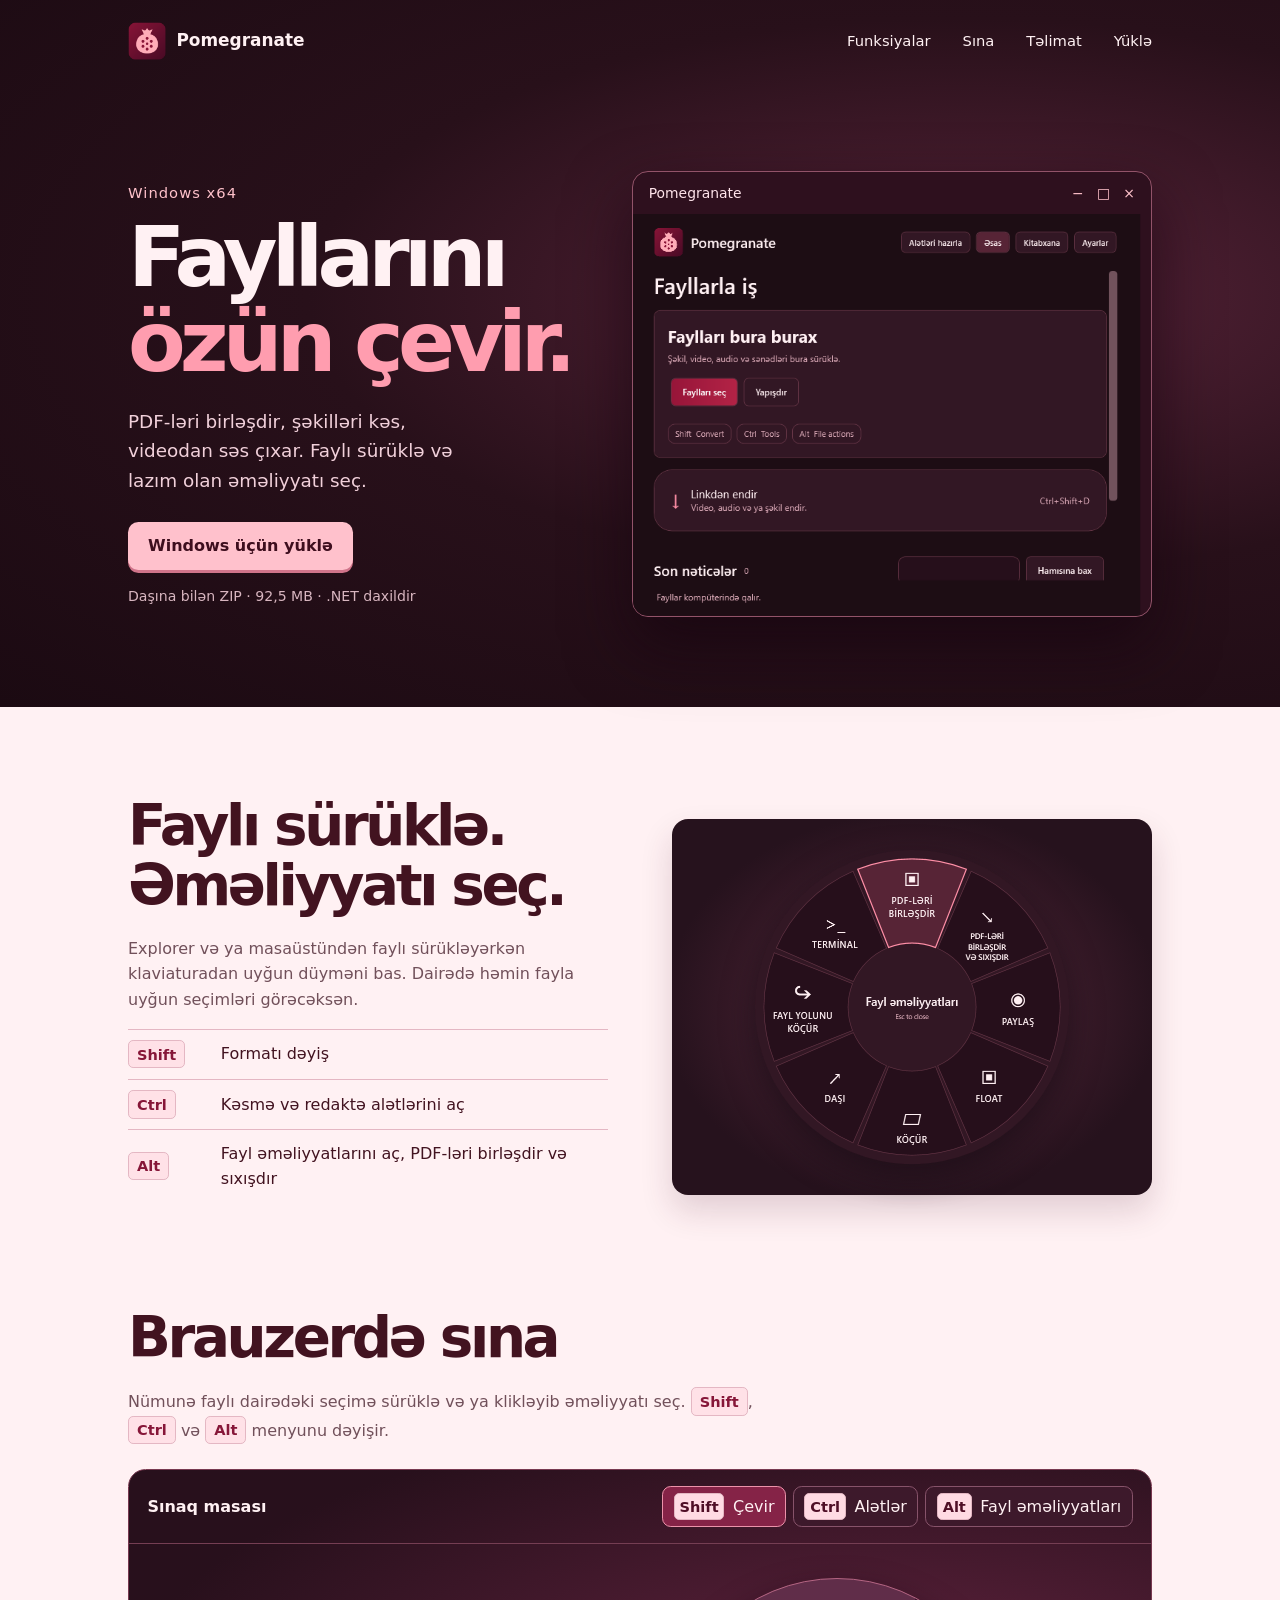
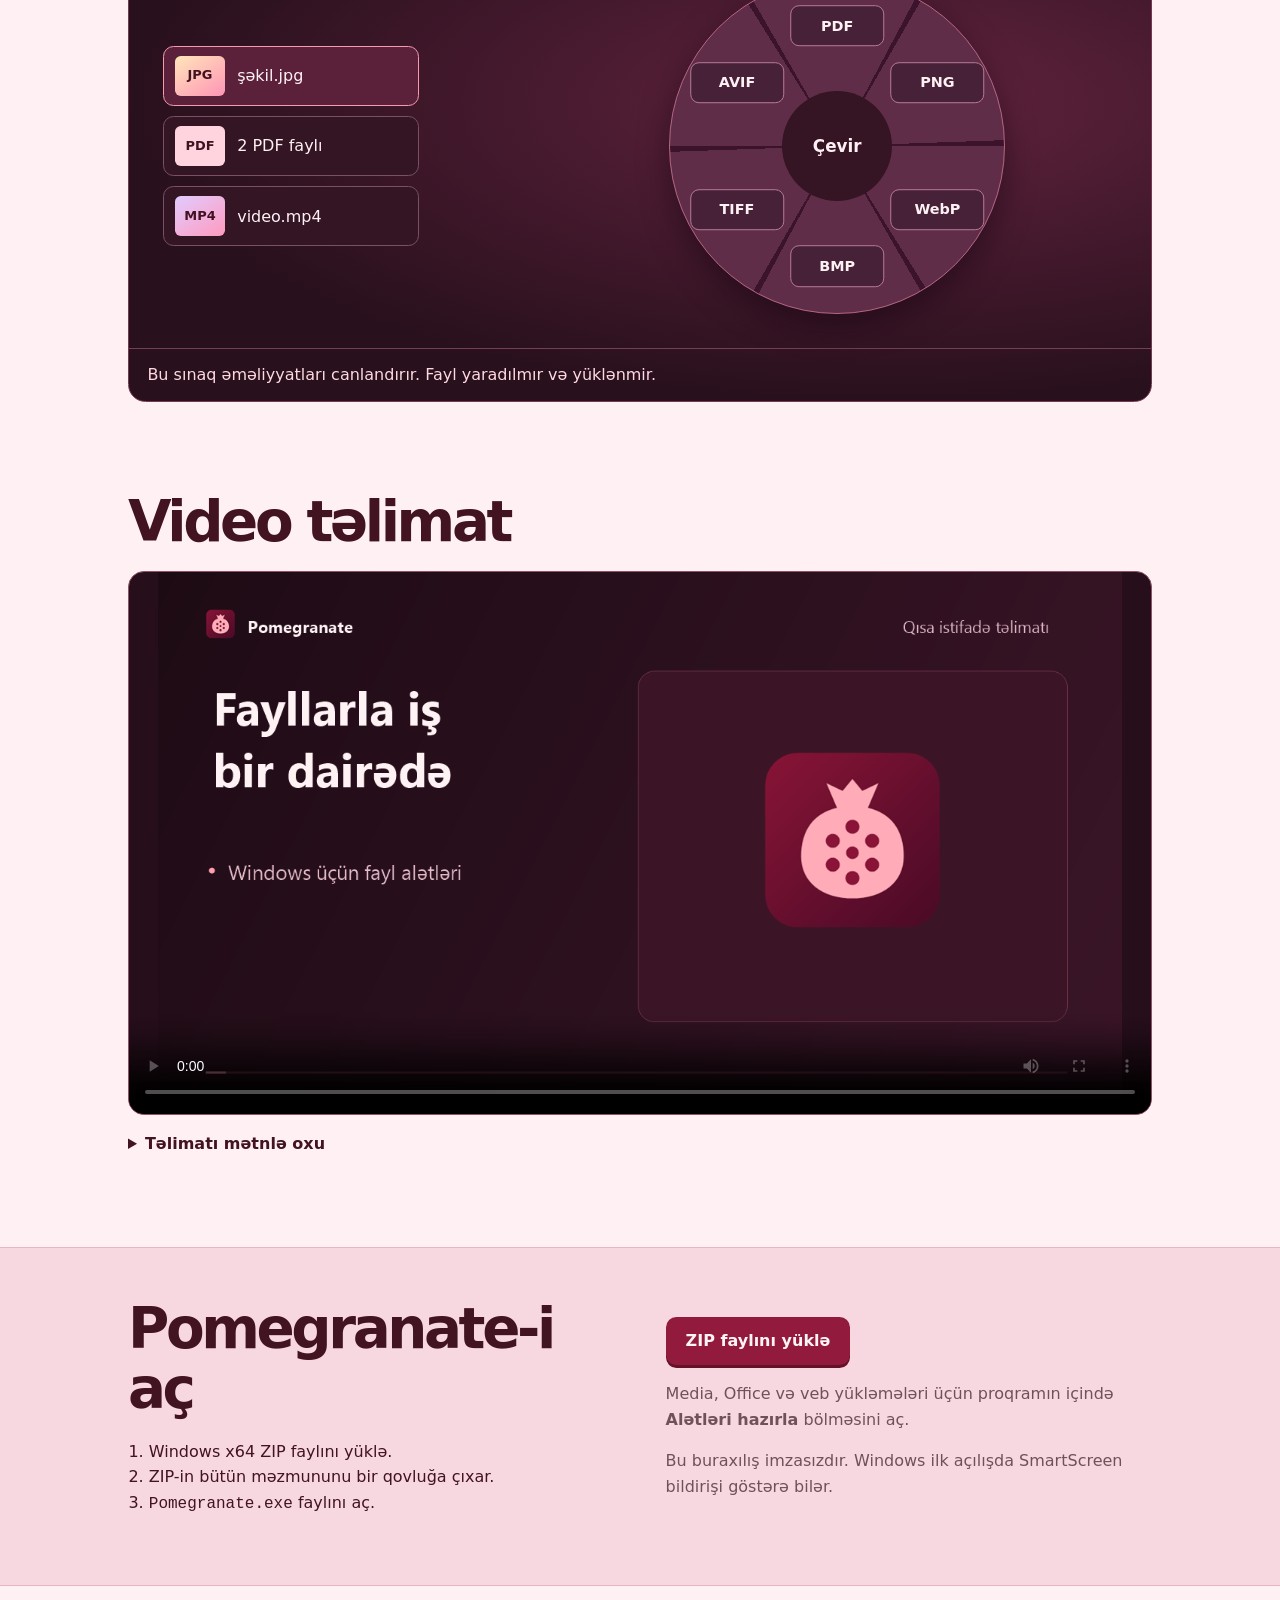
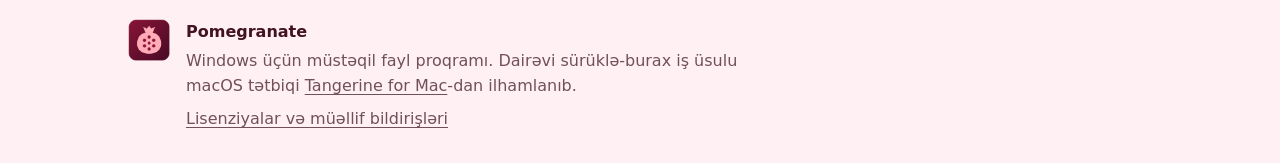
==== docs/index.html @ 26b7f383 "Add Pomegranate download site" ====
<!doctype html>
<html lang="az">
<head>
  <meta charset="utf-8">
  <meta name="viewport" content="width=device-width, initial-scale=1">
  <meta name="description" content="Pomegranate Windows üçün fayl çevirmə və redaktə proqramıdır. Şəkilləri kəs, PDF-ləri birləşdir və videodan səs çıxar.">
  <meta name="theme-color" content="#2b0d1a">
  <title>Pomegranate — Windows üçün fayl alətləri</title>
  <link rel="icon" type="image/png" href="assets/nar.png">
  <link rel="stylesheet" href="style.css">
</head>
<body>
  <a class="skip" href="#esas">Əsas məzmuna keç</a>
  <header class="top">
    <div class="wrap bar">
      <a class="brand" href="#esas"><img src="assets/nar.png" width="38" height="38" alt="">Pomegranate</a>
      <nav aria-label="Əsas menyu"><a href="#funksiyalar">Funksiyalar</a><a href="#sina">Sına</a><a href="#telimat">Təlimat</a><a href="#yukle">Yüklə</a></nav>
    </div>
    <main id="esas" class="wrap hero">
      <div class="intro">
        <p class="platform">Windows x64</p>
        <h1>Fayllarını<br> <em>özün çevir.</em></h1>
        <p class="lead">PDF-ləri birləşdir, şəkilləri kəs, videodan səs çıxar. Faylı sürüklə və lazım olan əməliyyatı seç.</p>
        <a class="button" href="https://github.com/m1staffa/pomegranate/releases/latest/download/Pomegranate-Windows-x64.zip">Windows üçün yüklə</a>
        <p class="meta">Daşına bilən ZIP · 92,5 MB · .NET daxildir</p>
      </div>
      <figure class="app">
        <div class="appbar">Pomegranate<span class="window-controls" aria-hidden="true">− □ ×</span></div>
        <img src="assets/pomegranate-windows.png" width="700" height="543" alt="Pomegranate proqramının bordo interfeysi və fayl sürükləmə sahəsi" fetchpriority="high">
      </figure>
    </main>
  </header>
  <section class="wrap feature" id="funksiyalar" aria-labelledby="features-title">
    <div>
      <h2 id="features-title">Faylı sürüklə.<br>Əməliyyatı seç.</h2>
      <p>Explorer və ya masaüstündən faylı sürükləyərkən klaviaturadan uyğun düyməni bas. Dairədə həmin fayla uyğun seçimləri görəcəksən.</p>
      <dl>
        <div><dt><kbd>Shift</kbd></dt><dd>Formatı dəyiş</dd></div>
        <div><dt><kbd>Ctrl</kbd></dt><dd>Kəsmə və redaktə alətlərini aç</dd></div>
        <div><dt><kbd>Alt</kbd></dt><dd>Fayl əməliyyatlarını aç, PDF-ləri birləşdir və sıxışdır</dd></div>
      </dl>
    </div>
    <figure class="wheel">
      <img src="assets/alt-dairesi.png" width="320" height="320" alt="İki PDF seçildikdə birləşdirmə və sıxışdırma seçimlərini göstərən Alt dairəsi" loading="lazy">
    </figure>
  </section>
  <section class="wrap playground" id="sina" aria-labelledby="demo-title">
    <h2 id="demo-title">Brauzerdə sına</h2>
    <p>Nümunə faylı dairədəki seçimə sürüklə və ya klikləyib əməliyyatı seç. <kbd>Shift</kbd>, <kbd>Ctrl</kbd> və <kbd>Alt</kbd> menyunu dəyişir.</p>
    <div class="demo" data-demo>
      <div class="demo-bar">
        <strong>Sınaq masası</strong>
        <div class="demo-modes" aria-label="Dairə menyusunun rejimi">
          <button type="button" data-mode="convert" aria-pressed="true"><kbd>Shift</kbd> Çevir</button>
          <button type="button" data-mode="tools" aria-pressed="false"><kbd>Ctrl</kbd> Alətlər</button>
          <button type="button" data-mode="actions" aria-pressed="false"><kbd>Alt</kbd> Fayl əməliyyatları</button>
        </div>
      </div>
      <div class="demo-workspace">
        <div class="demo-files" role="group" aria-label="Nümunə fayllar">
          <button type="button" data-file="photo" aria-pressed="true"><span class="demo-file-icon demo-photo" aria-hidden="true">JPG</span><span>şəkil.jpg</span></button>
          <button type="button" data-file="pdfs" aria-pressed="false"><span class="demo-file-icon demo-pdf" aria-hidden="true">PDF</span><span>2 PDF faylı</span></button>
          <button type="button" data-file="video" aria-pressed="false"><span class="demo-file-icon demo-video" aria-hidden="true">MP4</span><span>video.mp4</span></button>
        </div>
        <div class="demo-wheel" role="group" aria-label="Dairə seçimləri">
          <span class="demo-center"></span><div class="demo-petals"></div>
        </div>
      </div>
      <p class="demo-status" role="status">Bu sınaq əməliyyatları canlandırır. Fayl yaradılmır və yüklənmir.</p>
    </div>
    <noscript><p>Brauzer demosunu açmaq üçün JavaScript-i aktiv et.</p></noscript>
  </section>

  <section class="wrap tutorial" id="telimat" aria-labelledby="tutorial-title">
    <h2 id="tutorial-title">Video təlimat</h2>
    <video controls playsinline preload="metadata" width="1280" height="720"
        poster="assets/video-onbaxis.png" aria-label="Pomegranate üçün 65 saniyəlik animasiyalı təlimat">
      <source src="assets/Pomegranate-Telimati.mp4" type="video/mp4">
      <a href="assets/Pomegranate-Telimati.mp4">Təlimat videosunu yüklə</a>
    </video>
    <details>
      <summary>Təlimatı mətnlə oxu</summary>
      <ul>
        <li>Explorer-dən faylı sürüklə və ya proqramda Ctrl+O ilə seç.</li>
        <li>Formatı dəyişmək üçün faylı sürükləyərkən Shift bas və çıxış formatına burax.</li>
        <li>İki və ya daha çox PDF-i birlikdə sürüklə, Alt bas və birləşdirmə seçiminə burax. Sıranı və hədəf ölçünü seç.</li>
        <li>Şəkli sürükləyərkən Ctrl bas, Şəkli kəs seçimini aç və saxlayacağın sahəni seç.</li>
        <li>Açıq media linkini kopyala və Ctrl+Shift+D bas. Linkin dəstəklədiyi çıxışı seç.</li>
      </ul>
    </details>
  </section>

  <section class="download" id="yukle" aria-labelledby="download-title">
    <div class="wrap download-grid">
      <div>
        <h2 id="download-title">Pomegranate-i aç</h2>
        <ol>
          <li>Windows x64 ZIP faylını yüklə.</li>
          <li>ZIP-in bütün məzmununu bir qovluğa çıxar.</li>
          <li><code>Pomegranate.exe</code> faylını aç.</li>
        </ol>
      </div>
      <div>
        <a class="button dark-button" href="https://github.com/m1staffa/pomegranate/releases/latest/download/Pomegranate-Windows-x64.zip">ZIP faylını yüklə</a>
        <p>Media, Office və veb yükləmələri üçün proqramın içində <strong>Alətləri hazırla</strong> bölməsini aç.</p>
        <p>Bu buraxılış imzasızdır. Windows ilk açılışda SmartScreen bildirişi göstərə bilər.</p>
      </div>
    </div>
  </section>
  <footer class="wrap foot">
    <img src="assets/nar.png" width="42" height="42" alt="">
    <div><strong>Pomegranate</strong><p>Windows üçün müstəqil fayl proqramı. Dairəvi sürüklə-burax iş üsulu macOS tətbiqi <a href="https://tangerineformac.com/">Tangerine for Mac</a>-dan ilhamlanıb.</p><a href="licenses.html">Lisenziyalar və müəllif bildirişləri</a></div>
  </footer>
<script defer src="demo.js"></script>
</body>
</html>
---- docs/style.css ----
:root{color-scheme:light;--plum:#28101a;--deep:#1b0a12;--wine:#861638;--rose:#ff9daf;--paper:#fff1f3;--ink:#421320;--muted:#71505a;--line:#e4b7c3}
*{box-sizing:border-box}html{scroll-behavior:smooth}body{margin:0;background:var(--paper);color:var(--ink);font:1rem/1.6 "Segoe UI",system-ui,sans-serif}img{display:block;max-width:100%;height:auto}a{color:inherit;text-underline-offset:.2em}a:focus-visible{outline:3px solid currentColor;outline-offset:5px}.wrap{max-width:72rem;margin:auto;padding-inline:clamp(1.25rem,5vw,4rem)}.skip{position:absolute;z-index:10;left:1rem;top:1rem;background:#fff;color:var(--ink);padding:.5rem .75rem;transform:translateY(-200%)}.skip:focus{transform:none}
.top{background:radial-gradient(ellipse at 75% 42%,#59243a 0%,var(--plum) 48%,var(--deep) 100%);color:var(--paper)}.bar{display:flex;justify-content:space-between;align-items:center;padding-block:1.35rem;gap:1rem}.brand{display:flex;align-items:center;gap:.65rem;font-weight:650;font-size:1.06rem;text-decoration:none}.bar nav{display:flex;gap:clamp(1rem,3vw,2rem);font-size:.92rem}.bar nav a{text-decoration:none}.bar nav a:hover,.foot a:hover{text-decoration:underline}
.hero{display:grid;grid-template-columns:1fr 1.15fr;align-items:center;gap:clamp(1.75rem,4vw,4rem);padding-block:clamp(3.2rem,7vw,6.6rem)}.platform{color:#ffc2cb;font-size:.92rem;letter-spacing:.07em;margin:0 0 .7rem}.hero h1{font-size:clamp(3rem,6.7vw,5.25rem);line-height:1.01;letter-spacing:-.07em;margin:0;font-weight:730}.hero h1 em{color:var(--rose);font-style:normal}.lead{max-width:30ch;color:#f1d0da;font-size:1.15rem;margin:1.35rem 0 1.7rem}.button{display:inline-flex;min-height:3rem;padding:.7rem 1.25rem;justify-content:center;align-items:center;border-radius:.65rem;text-decoration:none;background:#ffc1cc;color:#3e0e1e;font-weight:700;box-shadow:0 3px 0 #d0748a}.button:hover{background:#ffdae0}.meta{color:#d8b6c0;font-size:.88rem;margin:.9rem 0 0}.app{margin:0;border:1px solid #925369;border-radius:1rem;overflow:hidden;background:#2e101e;box-shadow:0 1.75rem 4rem #16040fb8}.appbar{display:flex;align-items:center;gap:1rem;padding:.62rem 1rem;color:#ffe4eb;font-size:.87rem}.window-controls{margin-left:auto;word-spacing:.55rem;color:#ffc2cb}.app img{width:100%;height:auto}
.feature{display:grid;grid-template-columns:1fr 1fr;align-items:center;gap:clamp(1.7rem,5vw,5rem);padding-block:clamp(3.3rem,7vw,6.3rem)}h2{font-size:clamp(2rem,4.4vw,3.55rem);line-height:1.07;letter-spacing:-.06em;margin:0 0 1.2rem}.feature p,.download p{max-width:49ch;color:var(--muted)}dl>div{display:grid;grid-template-columns:5rem 1fr;gap:.8rem;align-items:center;padding:.65rem 0;border-top:1px solid var(--line)}dd{margin:0}kbd{display:inline-block;padding:.1rem .5rem;background:#ffe1e7;border:1px solid var(--line);border-radius:.32rem;color:var(--wine);font:inherit;font-weight:650;font-size:.91rem}.wheel{background:radial-gradient(ellipse at center,#5c2a3e,#26121d 73%);display:grid;place-items:center;min-height:22rem;margin:0;border-radius:1rem;padding:1.75rem;box-shadow:0 1rem 2rem #4d193329}.wheel img{filter:drop-shadow(0 .75rem 1rem #170b15b0);width:min(100%,20rem)}
.download{background:#f7d8e1;border-block:1px solid var(--line)}.download-grid{display:grid;grid-template-columns:1fr 1fr;gap:clamp(1rem,4vw,4rem);align-items:center;padding-block:3.2rem}.download ol{padding-left:1.3rem}.dark-button{background:#921a3d;color:#fff4f5;box-shadow:0 3px 0 #64112a}.dark-button:hover{background:#aa244c}.foot{display:flex;align-items:flex-start;gap:1rem;padding-block:2.1rem;color:var(--muted)}.foot p{max-width:55ch;margin:.2rem 0 .45rem}.foot strong{color:var(--ink)}
@media(max-width:760px){.hero,.feature,.download-grid{grid-template-columns:minmax(0,1fr)}.hero{padding-top:2.1rem}.lead{max-width:44ch}.wheel{min-height:0}.hero h1{overflow-wrap:anywhere}.app{min-width:0;max-width:38rem}}
@media(max-width:380px){.bar nav{gap:.65rem}.brand img{width:30px}.brand{font-size:.96rem}}
@media(prefers-reduced-motion:reduce){html{scroll-behavior:auto}}

.tutorial{padding-block:0 clamp(3.2rem,7vw,5.75rem)}
.tutorial video{display:block;width:100%;height:auto;max-height:34rem;aspect-ratio:16/9;border:1px solid #925369;border-radius:1rem;background:#270e1b;object-fit:contain}
.tutorial details{margin-top:1rem;color:var(--ink)}.tutorial summary{cursor:pointer;font-weight:650}.tutorial details li{margin-block:.35rem}
@media(max-width:500px){.bar{flex-wrap:wrap}.bar nav{gap:1rem}}
.playground{padding-block:0 clamp(3.2rem,7vw,5.75rem)}
.playground>p{max-width:65ch;color:var(--muted)}
.demo{margin-top:1.55rem;background:radial-gradient(ellipse at 74% 44%,#62233f,#28101c 71%);border:1px solid #783950;color:var(--paper);border-radius:1.1rem;overflow:hidden}
.demo-bar{display:flex;align-items:center;justify-content:space-between;gap:1rem;padding:1rem 1.15rem;border-bottom:1px solid #753e53;flex-wrap:wrap}
.demo-modes{display:flex;flex-wrap:wrap;gap:.45rem}
.demo button{color:inherit;font:inherit;cursor:pointer}
.demo button:focus-visible{outline:2px solid #ffb6c6;outline-offset:3px}
.demo-modes button{min-height:2.6rem;border:1px solid #87536a;border-radius:.55rem;background:#3d192b;padding:.35rem .65rem}
.demo-modes button[aria-pressed=true]{background:#852347;border-color:#ec92aa}
.demo kbd{background:#ffdae3;color:#4f0e26;padding:.04rem .3rem;margin-inline-end:.22rem}
.demo-workspace{display:grid;grid-template-columns: minmax(0, .8fr) minmax(0,1.2fr);gap:1.3rem;align-items:center;padding:clamp(1rem,3vw,2.1rem)}
.demo-files{display:grid;grid-template-columns:1fr;gap:.65rem}
.demo-files button{display:flex;align-items:center;gap:.75rem;min-height:3.75rem;max-width:16rem;border:1px solid #795064;background:#341524;padding:.45rem .7rem;border-radius:.65rem;text-align:left;touch-action:none;user-select:none;cursor:grab}
.demo-files button[aria-pressed=true]{border-color:#f59ab1;background:#5b213b}
.demo-files button:active{cursor:grabbing}
.demo-file-icon{width:3.15rem;height:2.5rem;display:grid;place-items:center;flex:none;border-radius:.36rem;font-weight:750;font-size:.81rem;color:#411221;background:#ffd4df}
.demo-photo{background:linear-gradient(145deg,#ffe6ba,#ff94b6)}.demo-video{background:linear-gradient(145deg,#e1ccff,#ff9abe)}
.demo-wheel{position:relative;isolation:isolate;width:min(100%,21rem);aspect-ratio:1;margin:auto;display:grid;place-items:center;border:1px solid #b46583;border-radius:50%;background:repeating-conic-gradient(from -30deg,#602d49 0deg 58deg,#3b132a 58deg 60deg);box-shadow:0 12px 30px #1705128a}
.demo-center{height:33%;width:33%;display:grid;place-items:center;text-align:center;border-radius:50%;background:#351424;font-weight:700;font-size:clamp(.75rem,2.6vw,1.05rem);padding:.25rem}
.demo-petals{position:absolute;inset:0;pointer-events:none}
.demo-petals button{position:absolute;left:var(--x);top:var(--y);transform:translate(-50%,-50%);pointer-events:auto;font-weight:700;line-height:1.12;text-wrap:balance;font-size:clamp(.68rem,2.45vw,.9rem);width:28%;min-height:2.6rem;border:1px solid #b77993;border-radius:.55rem;padding:.23rem;background:#462138;transition:background .16s ease, box-shadow .16s ease}
.demo-petals button:hover,.demo-petals button.is-target{background:#a22d56;box-shadow:0 0 0 2px #ffadbd}
.demo-status{min-height:3.25rem;margin:0;padding:.85rem 1.15rem;border-top:1px solid #753e53;color:#ffd9e2}
.demo-ghost{position:fixed;z-index:99;transform:translate(-50%,-50%);pointer-events:none;display:grid;place-items:center;width:3.1rem;height:2.5rem;border-radius:.4rem;background:#ffb1c8;color:#410f24;box-shadow:0 .4rem 1rem #200114a0;font-weight:750;opacity:.85}
@media(max-width:650px){.demo-workspace{grid-template-columns:minmax(0,1fr)}.demo-files{grid-template-columns:repeat(3,minmax(0,1fr));gap:.35rem}.demo-files button{flex-direction:column;justify-content:center;gap:.3rem;min-height:4.75rem;font-size:.83rem;padding:.4rem .1rem;text-align:center}.demo-bar{gap:.65rem}.demo-modes{gap:.3rem}.demo-modes button{font-size:.83rem;padding:.25rem .4rem}}
@media(prefers-reduced-motion:reduce){.demo-petals button{transition:none}}
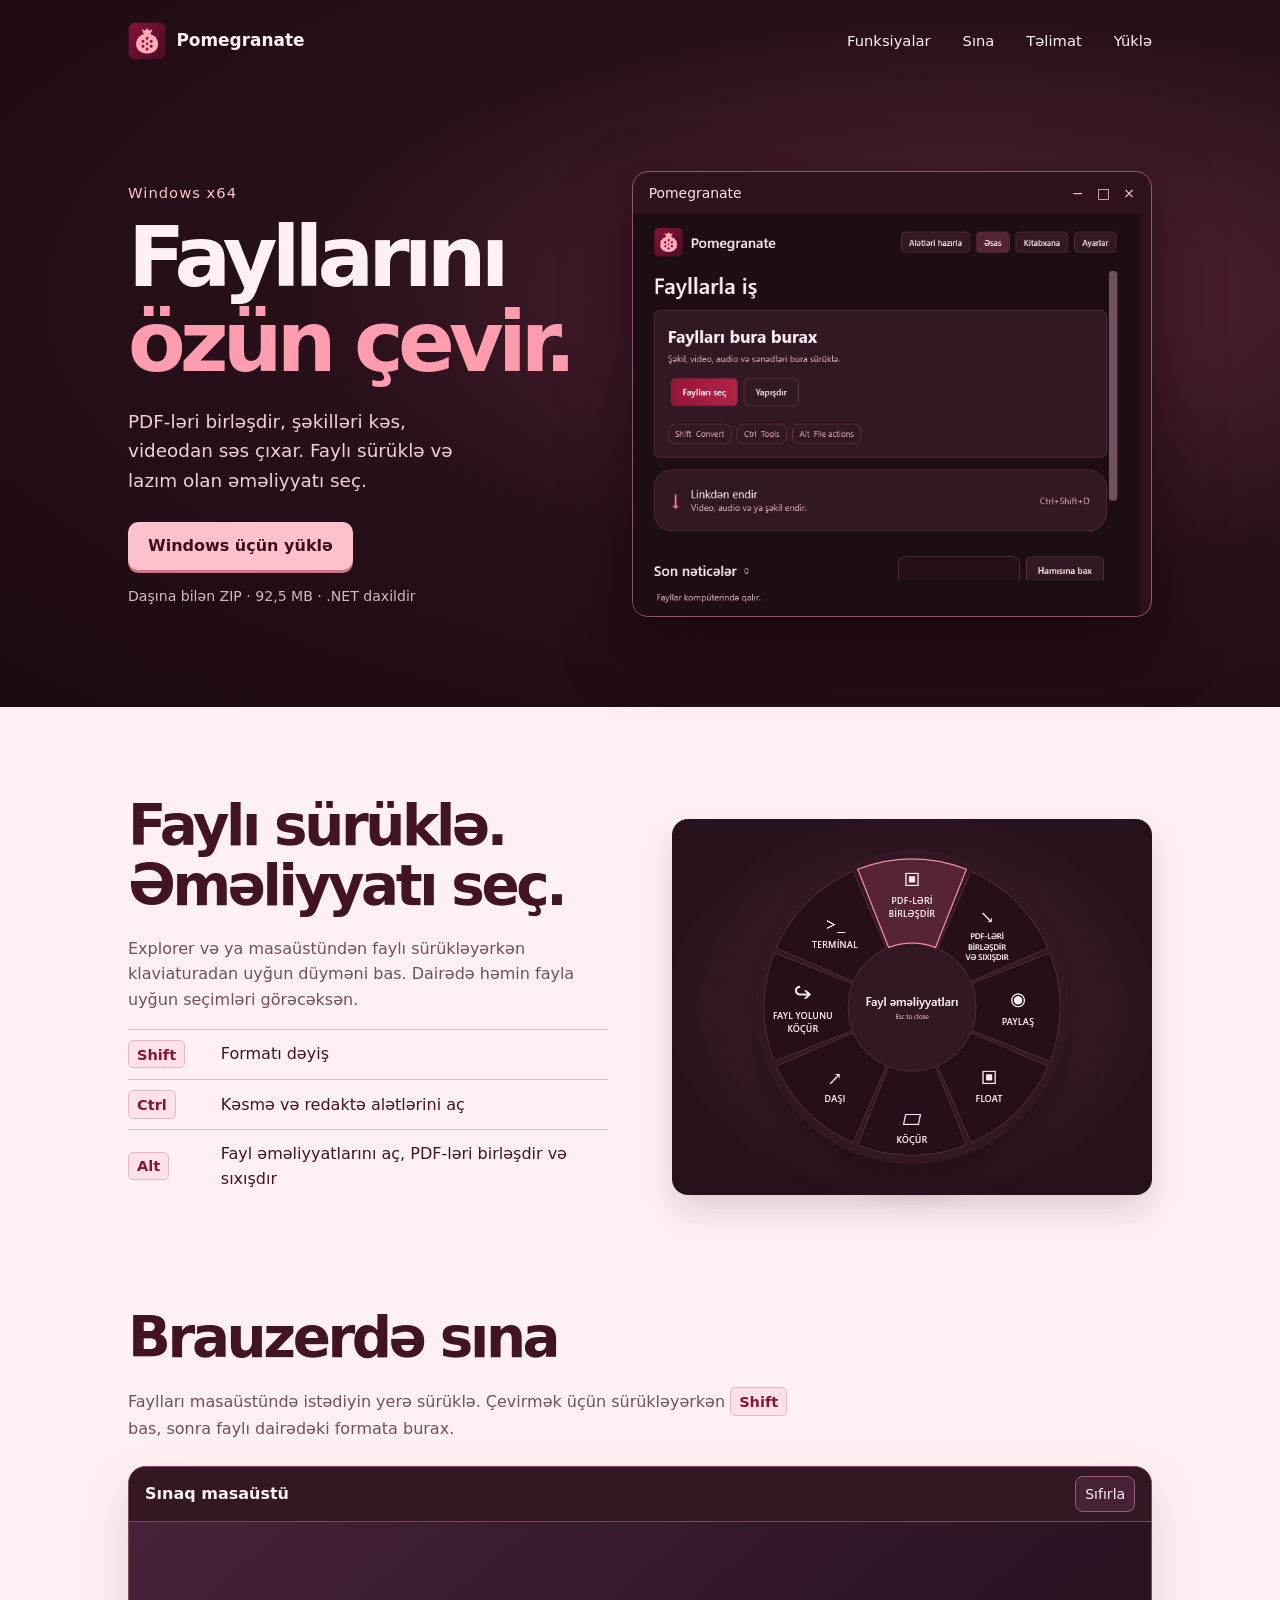
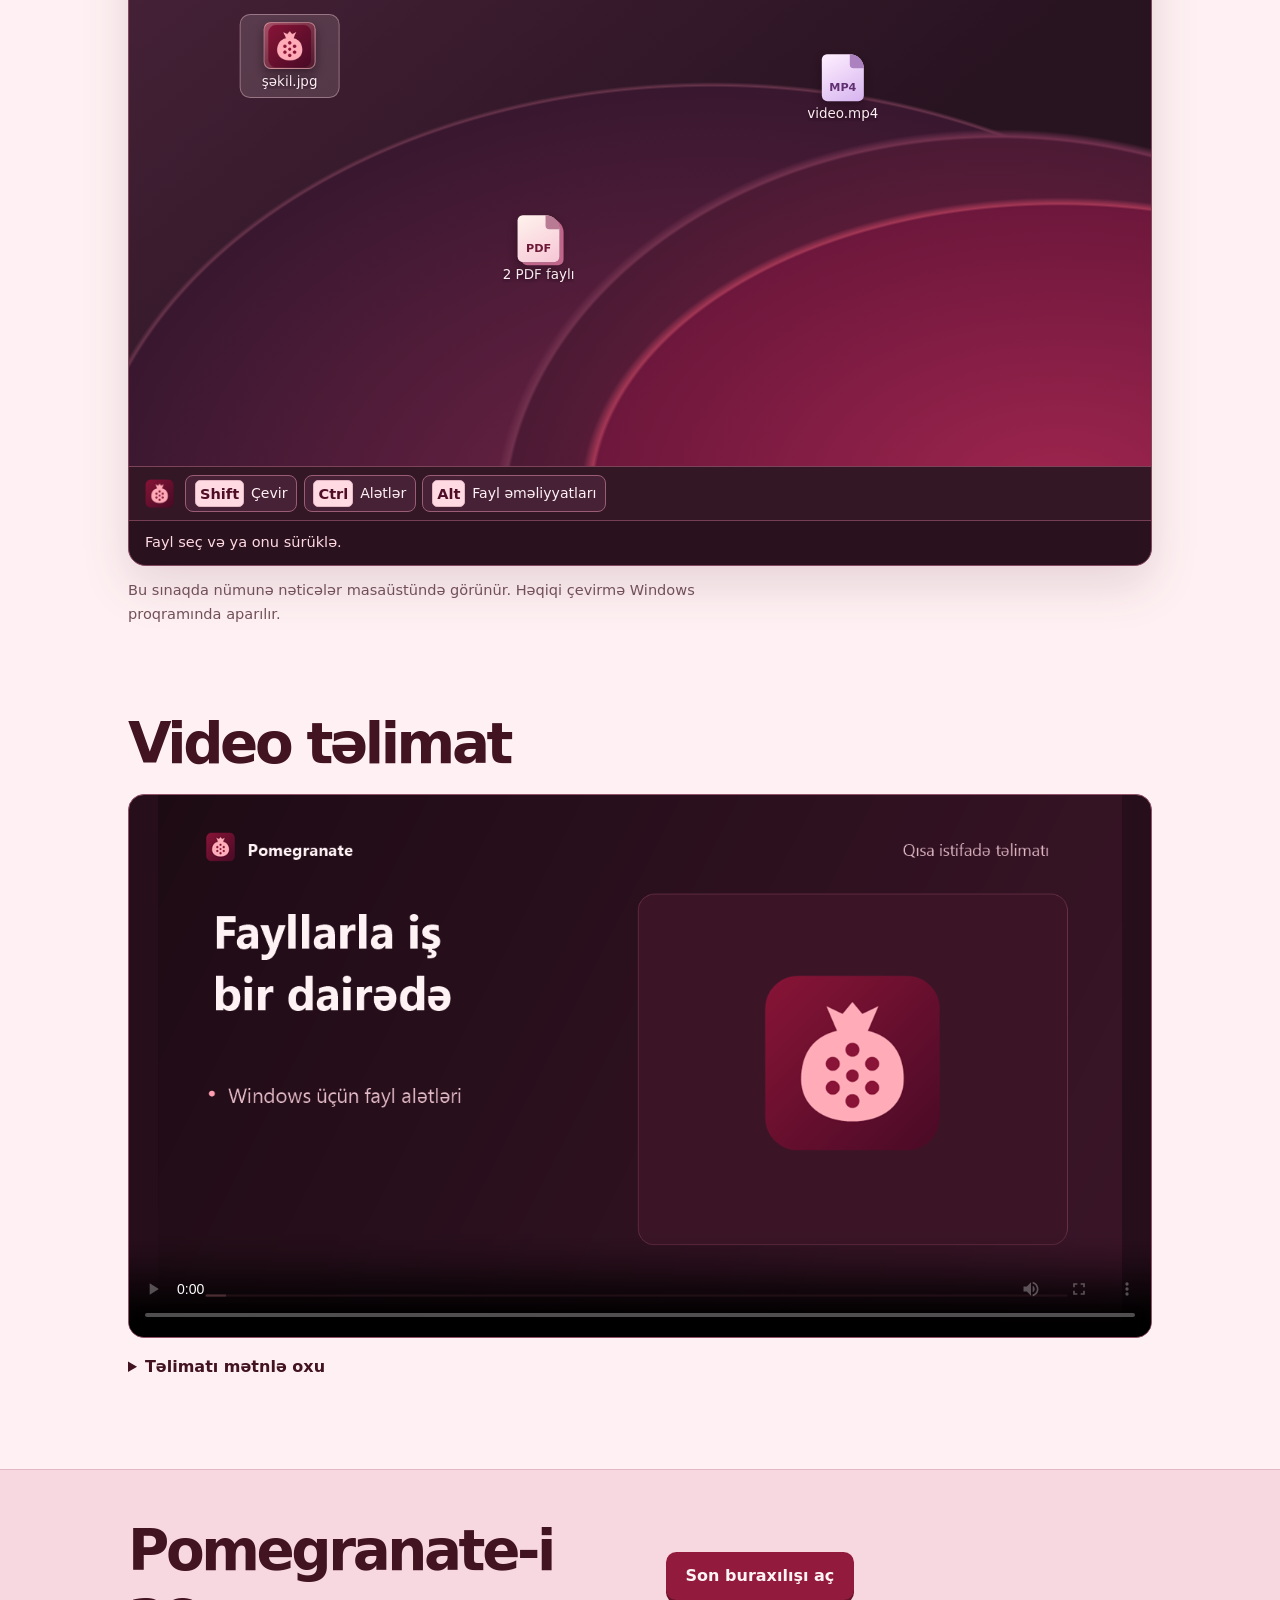
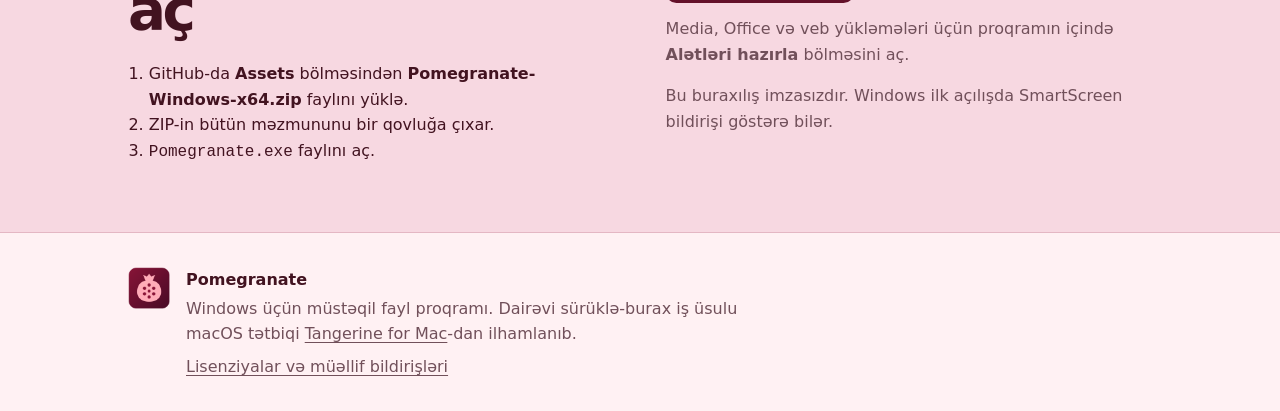
==== commit 9f44bf29: "Publish interactive desktop demo and latest release links" ====
--- a/docs/index.html
+++ b/docs/index.html
@@ -7,7 +7,7 @@
   <meta name="theme-color" content="#2b0d1a">
   <title>Pomegranate — Windows üçün fayl alətləri</title>
   <link rel="icon" type="image/png" href="assets/nar.png">
-  <link rel="stylesheet" href="style.css">
+  <link rel="stylesheet" href="style.css?v=desktop1">
 </head>
 <body>
   <a class="skip" href="#esas">Əsas məzmuna keç</a>
@@ -21,7 +21,7 @@
         <p class="platform">Windows x64</p>
         <h1>Fayllarını<br> <em>özün çevir.</em></h1>
         <p class="lead">PDF-ləri birləşdir, şəkilləri kəs, videodan səs çıxar. Faylı sürüklə və lazım olan əməliyyatı seç.</p>
-        <a class="button" href="https://github.com/m1staffa/pomegranate/releases/latest/download/Pomegranate-Windows-x64.zip">Windows üçün yüklə</a>
+        <a class="button" href="https://github.com/m1staffa/pomegranate/releases/latest">Windows üçün yüklə</a>
         <p class="meta">Daşına bilən ZIP · 92,5 MB · .NET daxildir</p>
       </div>
       <figure class="app">
@@ -46,31 +46,38 @@
   </section>
   <section class="wrap playground" id="sina" aria-labelledby="demo-title">
     <h2 id="demo-title">Brauzerdə sına</h2>
-    <p>Nümunə faylı dairədəki seçimə sürüklə və ya klikləyib əməliyyatı seç. <kbd>Shift</kbd>, <kbd>Ctrl</kbd> və <kbd>Alt</kbd> menyunu dəyişir.</p>
-    <div class="demo" data-demo>
+    <p class="demo-mobile-message">Demonu kompüterdə aça bilərsən.</p>
+    <p class="demo-desktop-only">Faylları masaüstündə istədiyin yerə sürüklə. Çevirmək üçün sürükləyərkən <kbd>Shift</kbd> bas, sonra faylı dairədəki formata burax.</p>
+    <div class="demo demo-desktop-only" data-demo>
       <div class="demo-bar">
-        <strong>Sınaq masası</strong>
+        <strong>Sınaq masaüstü</strong>
+        <button class="demo-reset" type="button">Sıfırla</button>
+      </div>
+      <div class="demo-workspace">
+        <div class="demo-files" role="group" aria-label="Nümunə fayllar">
+          <button type="button" data-file="photo" style="--x:12%;--y:20%" aria-pressed="true"><span class="demo-file-icon demo-photo" aria-hidden="true"></span><span class="demo-filename">şəkil.jpg</span></button>
+          <button type="button" data-file="pdfs" style="--x:39%;--y:62%" aria-pressed="false"><span class="demo-file-icon demo-pdf" aria-hidden="true">PDF</span><span class="demo-filename">2 PDF faylı</span></button>
+          <button type="button" data-file="video" style="--x:72%;--y:27%" aria-pressed="false"><span class="demo-file-icon demo-video" aria-hidden="true">MP4</span><span class="demo-filename">video.mp4</span></button>
+        </div>
+        <div class="demo-wheel" role="group" aria-label="Dairə seçimləri" hidden>
+          <span class="demo-center"><img src="assets/nar.png" width="32" height="32" alt="" draggable="false"><span class="demo-wheel-label"></span></span>
+          <div class="demo-petals"></div>
+        </div>
+      </div>
+      <div class="demo-taskbar">
+        <img src="assets/nar.png" width="29" height="29" alt="">
         <div class="demo-modes" aria-label="Dairə menyusunun rejimi">
-          <button type="button" data-mode="convert" aria-pressed="true"><kbd>Shift</kbd> Çevir</button>
+          <button type="button" data-mode="convert" aria-pressed="false"><kbd>Shift</kbd> Çevir</button>
           <button type="button" data-mode="tools" aria-pressed="false"><kbd>Ctrl</kbd> Alətlər</button>
           <button type="button" data-mode="actions" aria-pressed="false"><kbd>Alt</kbd> Fayl əməliyyatları</button>
         </div>
       </div>
-      <div class="demo-workspace">
-        <div class="demo-files" role="group" aria-label="Nümunə fayllar">
-          <button type="button" data-file="photo" aria-pressed="true"><span class="demo-file-icon demo-photo" aria-hidden="true">JPG</span><span>şəkil.jpg</span></button>
-          <button type="button" data-file="pdfs" aria-pressed="false"><span class="demo-file-icon demo-pdf" aria-hidden="true">PDF</span><span>2 PDF faylı</span></button>
-          <button type="button" data-file="video" aria-pressed="false"><span class="demo-file-icon demo-video" aria-hidden="true">MP4</span><span>video.mp4</span></button>
-        </div>
-        <div class="demo-wheel" role="group" aria-label="Dairə seçimləri">
-          <span class="demo-center"></span><div class="demo-petals"></div>
-        </div>
-      </div>
-      <p class="demo-status" role="status">Bu sınaq əməliyyatları canlandırır. Fayl yaradılmır və yüklənmir.</p>
+      <p class="demo-status" role="status">Fayl seç və ya onu sürüklə.</p>
     </div>
-    <noscript><p>Brauzer demosunu açmaq üçün JavaScript-i aktiv et.</p></noscript>
+    <p class="demo-note demo-desktop-only">Bu sınaqda nümunə nəticələr masaüstündə görünür. Həqiqi çevirmə Windows proqramında aparılır.</p>
+    <noscript class="demo-desktop-only"><p>Brauzer demosunu açmaq üçün JavaScript-i aktiv et.</p></noscript>
   </section>
-
+
   <section class="wrap tutorial" id="telimat" aria-labelledby="tutorial-title">
     <h2 id="tutorial-title">Video təlimat</h2>
     <video controls playsinline preload="metadata" width="1280" height="720"
@@ -89,19 +96,19 @@
       </ul>
     </details>
   </section>
-
+
   <section class="download" id="yukle" aria-labelledby="download-title">
     <div class="wrap download-grid">
       <div>
         <h2 id="download-title">Pomegranate-i aç</h2>
         <ol>
-          <li>Windows x64 ZIP faylını yüklə.</li>
+          <li>GitHub-da <strong>Assets</strong> bölməsindən <strong>Pomegranate-Windows-x64.zip</strong> faylını yüklə.</li>
           <li>ZIP-in bütün məzmununu bir qovluğa çıxar.</li>
           <li><code>Pomegranate.exe</code> faylını aç.</li>
         </ol>
       </div>
       <div>
-        <a class="button dark-button" href="https://github.com/m1staffa/pomegranate/releases/latest/download/Pomegranate-Windows-x64.zip">ZIP faylını yüklə</a>
+        <a class="button dark-button" href="https://github.com/m1staffa/pomegranate/releases/latest">Son buraxılışı aç</a>
         <p>Media, Office və veb yükləmələri üçün proqramın içində <strong>Alətləri hazırla</strong> bölməsini aç.</p>
         <p>Bu buraxılış imzasızdır. Windows ilk açılışda SmartScreen bildirişi göstərə bilər.</p>
       </div>
@@ -111,6 +118,6 @@
     <img src="assets/nar.png" width="42" height="42" alt="">
     <div><strong>Pomegranate</strong><p>Windows üçün müstəqil fayl proqramı. Dairəvi sürüklə-burax iş üsulu macOS tətbiqi <a href="https://tangerineformac.com/">Tangerine for Mac</a>-dan ilhamlanıb.</p><a href="licenses.html">Lisenziyalar və müəllif bildirişləri</a></div>
   </footer>
-<script defer src="demo.js"></script>
+<script defer src="demo.js?v=desktop1"></script>
 </body>
 </html>
--- a/docs/style.css
+++ b/docs/style.css
@@ -14,27 +14,84 @@
 @media(max-width:500px){.bar{flex-wrap:wrap}.bar nav{gap:1rem}}
 .playground{padding-block:0 clamp(3.2rem,7vw,5.75rem)}
 .playground>p{max-width:65ch;color:var(--muted)}
-.demo{margin-top:1.55rem;background:radial-gradient(ellipse at 74% 44%,#62233f,#28101c 71%);border:1px solid #783950;color:var(--paper);border-radius:1.1rem;overflow:hidden}
-.demo-bar{display:flex;align-items:center;justify-content:space-between;gap:1rem;padding:1rem 1.15rem;border-bottom:1px solid #753e53;flex-wrap:wrap}
-.demo-modes{display:flex;flex-wrap:wrap;gap:.45rem}
+.demo{margin-top:1.55rem;background:#29111e;border:1px solid #84485e;color:var(--paper);border-radius:1.1rem;overflow:hidden;box-shadow:0 1.2rem 3rem #51233825}
+.demo-bar,.demo-taskbar{display:flex;align-items:center;gap:.7rem;padding:.55rem clamp(.65rem,2vw,1rem);background:#331725}
+.demo-bar{justify-content:space-between;border-bottom:1px solid #7d4359}
+.demo-taskbar{border-top:1px solid #7d4359}
+.demo-taskbar>img{flex:none}
+.demo-modes{display:flex;flex-wrap:wrap;gap:.4rem}
 .demo button{color:inherit;font:inherit;cursor:pointer}
-.demo button:focus-visible{outline:2px solid #ffb6c6;outline-offset:3px}
-.demo-modes button{min-height:2.6rem;border:1px solid #87536a;border-radius:.55rem;background:#3d192b;padding:.35rem .65rem}
-.demo-modes button[aria-pressed=true]{background:#852347;border-color:#ec92aa}
-.demo kbd{background:#ffdae3;color:#4f0e26;padding:.04rem .3rem;margin-inline-end:.22rem}
-.demo-workspace{display:grid;grid-template-columns: minmax(0, .8fr) minmax(0,1.2fr);gap:1.3rem;align-items:center;padding:clamp(1rem,3vw,2.1rem)}
-.demo-files{display:grid;grid-template-columns:1fr;gap:.65rem}
-.demo-files button{display:flex;align-items:center;gap:.75rem;min-height:3.75rem;max-width:16rem;border:1px solid #795064;background:#341524;padding:.45rem .7rem;border-radius:.65rem;text-align:left;touch-action:none;user-select:none;cursor:grab}
-.demo-files button[aria-pressed=true]{border-color:#f59ab1;background:#5b213b}
-.demo-files button:active{cursor:grabbing}
-.demo-file-icon{width:3.15rem;height:2.5rem;display:grid;place-items:center;flex:none;border-radius:.36rem;font-weight:750;font-size:.81rem;color:#411221;background:#ffd4df}
-.demo-photo{background:linear-gradient(145deg,#ffe6ba,#ff94b6)}.demo-video{background:linear-gradient(145deg,#e1ccff,#ff9abe)}
-.demo-wheel{position:relative;isolation:isolate;width:min(100%,21rem);aspect-ratio:1;margin:auto;display:grid;place-items:center;border:1px solid #b46583;border-radius:50%;background:repeating-conic-gradient(from -30deg,#602d49 0deg 58deg,#3b132a 58deg 60deg);box-shadow:0 12px 30px #1705128a}
-.demo-center{height:33%;width:33%;display:grid;place-items:center;text-align:center;border-radius:50%;background:#351424;font-weight:700;font-size:clamp(.75rem,2.6vw,1.05rem);padding:.25rem}
+.demo button:focus-visible{outline:2px solid #ffc8d4;outline-offset:3px}
+.demo .demo-reset,.demo-modes button{min-height:2.25rem;border:1px solid #9a5d75;border-radius:.5rem;background:#472237;padding:.25rem .55rem;font-size:.88rem}
+.demo-reset:hover,.demo-modes button:hover,.demo-modes button[aria-pressed=true]{background:#852347;border-color:#ec92aa}
+.demo kbd{background:#ffdae3;color:#4f0e26;padding:.03rem .25rem;margin-inline-end:.15rem}
+.demo-workspace{
+  position:relative;isolation:isolate;height:clamp(24rem,54vw,34rem);overflow:hidden;
+  background:
+    radial-gradient(ellipse 66% 78% at 91% 106%,#9f254e 0%,#6e173c 69%,#a33755 69.5%,transparent 71%),
+    radial-gradient(ellipse 61% 90% at 85% 111%,#8d2047 0%,#4c1a34 79%,#71314e 79.5%,transparent 81%),
+    radial-gradient(ellipse 72% 96% at 57% 112%,#752448 0%,#39172f 85%,#66334a 85.4%,transparent 86%),
+    linear-gradient(140deg,#472238,#281321 63%);
+}
+.demo-files{position:absolute;inset:0}
+.demo-files button{
+  position:absolute;left:0;top:0;z-index:1;display:grid;justify-items:center;align-content:center;gap:.35rem;
+  width:6.25rem;height:5.25rem;max-width:34%;padding:.32rem;border:1px solid transparent;border-radius:.65rem;
+  background:transparent;text-align:center;touch-action:none;user-select:none;cursor:grab;
+  transform:translate3d(var(--x),var(--y),0);-webkit-touch-callout:none;
+}
+.demo-files button:hover,.demo-files button[aria-pressed=true]{background:#fff1f321;border-color:#ffd0dd64}
+.demo-files button.is-dragging{z-index:4;pointer-events:none;opacity:.82;background:#ffbfd134;border-color:#ffe1e68c}
+.demo-filename{font-size:.84rem;line-height:1.08;max-width:100%;overflow:hidden;text-overflow:ellipsis;white-space:nowrap;text-shadow:0 1px 5px #1e071c}
+.demo-file-icon{
+  position:relative;width:2.65rem;height:2.95rem;display:grid;align-content:end;justify-items:center;
+  padding-bottom:.29rem;border-radius:.32rem .9rem .35rem .35rem;font-weight:790;font-size:.7rem;
+  color:#6d1836;background:linear-gradient(150deg,#fff3ed,#f6c6d6);box-shadow:0 .3rem .6rem #19081377;
+}
+.demo-file-icon::after{content:"";position:absolute;right:0;top:0;width:.9rem;height:.9rem;border-radius:0 .9rem 0 .24rem;background:#b97a93}
+.demo-pdf{box-shadow:4px 3px 0 #bf668a,0 .3rem .6rem #19081377}
+.demo-photo{width:3.3rem;border:1px solid #ffd1d07a;border-radius:.45rem;background:url("assets/nar.png") center 55%/86% auto no-repeat,linear-gradient(140deg,#a84f67,#4e192d)}
+.demo-photo::after{display:none}
+.demo-video{color:#603073;background:linear-gradient(150deg,#fff0ff,#d6b3ef)}
+.demo-video::after{background:#ab82bf}
+.demo-files [data-output] .demo-file-icon{color:#135b45;background:linear-gradient(145deg,#f3fff0,#b1e3cc)}
+.demo-files [data-output] .demo-file-icon::after{background:#7fbaac}
+.demo-files .demo-created .demo-file-icon{animation:demo-appear .29s ease-out both}
+.demo-wheel{
+  position:absolute;z-index:3;left:var(--left);top:var(--top);width:min(21rem,calc(100% - 1rem));aspect-ratio:1;
+  display:grid;place-items:center;border:1px solid #d88da8;border-radius:50%;
+  background:repeating-conic-gradient(from var(--start),#62213ef5 0deg calc(var(--step) - 1deg),#ba718b calc(var(--step) - 1deg) var(--step));
+  box-shadow:0 1rem 2.8rem #170512a8,inset 0 0 3rem #260a20a1;transform:translate(-50%,-50%);
+}
+.demo-wheel[hidden]{display:none}
+.demo-wheel:not([hidden]){animation:demo-wheel-in .19s cubic-bezier(.16,1,.3,1) both}
+.demo-center{height:32%;width:32%;display:grid;place-content:center;justify-items:center;gap:.2rem;text-align:center;border:1px solid #bd6b8c;border-radius:50%;background:#2f1124;font-weight:680;line-height:1.06;font-size:clamp(.68rem,2.9vw,.88rem);padding:.25rem}
+.demo-center img{width:clamp(1.3rem,5vw,2rem)}
 .demo-petals{position:absolute;inset:0;pointer-events:none}
-.demo-petals button{position:absolute;left:var(--x);top:var(--y);transform:translate(-50%,-50%);pointer-events:auto;font-weight:700;line-height:1.12;text-wrap:balance;font-size:clamp(.68rem,2.45vw,.9rem);width:28%;min-height:2.6rem;border:1px solid #b77993;border-radius:.55rem;padding:.23rem;background:#462138;transition:background .16s ease, box-shadow .16s ease}
+.demo-petals button{
+  position:absolute;left:var(--x);top:var(--y);transform:translate(-50%,-50%);pointer-events:auto;font-weight:700;
+  line-height:1.12;text-wrap:balance;font-size:clamp(.71rem,2.6vw,.9rem);width:28%;min-height:2.55rem;
+  border:1px solid #c0809b;border-radius:.56rem;padding:.25rem;background:#481f38;
+  transition:background .13s ease,box-shadow .13s ease;
+}
 .demo-petals button:hover,.demo-petals button.is-target{background:#a22d56;box-shadow:0 0 0 2px #ffadbd}
-.demo-status{min-height:3.25rem;margin:0;padding:.85rem 1.15rem;border-top:1px solid #753e53;color:#ffd9e2}
-.demo-ghost{position:fixed;z-index:99;transform:translate(-50%,-50%);pointer-events:none;display:grid;place-items:center;width:3.1rem;height:2.5rem;border-radius:.4rem;background:#ffb1c8;color:#410f24;box-shadow:0 .4rem 1rem #200114a0;font-weight:750;opacity:.85}
-@media(max-width:650px){.demo-workspace{grid-template-columns:minmax(0,1fr)}.demo-files{grid-template-columns:repeat(3,minmax(0,1fr));gap:.35rem}.demo-files button{flex-direction:column;justify-content:center;gap:.3rem;min-height:4.75rem;font-size:.83rem;padding:.4rem .1rem;text-align:center}.demo-bar{gap:.65rem}.demo-modes{gap:.3rem}.demo-modes button{font-size:.83rem;padding:.25rem .4rem}}
-@media(prefers-reduced-motion:reduce){.demo-petals button{transition:none}}
+.demo-status{min-height:2.8rem;margin:0;padding:.55rem clamp(.65rem,2vw,1rem);border-top:1px solid #753e53;color:#ffd9e2;font-size:.91rem}
+.playground .demo-note{font-size:.91rem;margin:.75rem 0 0}
+.demo-desktop-only{display:none}
+@media(any-hover:hover) and (any-pointer:fine){
+  .demo-desktop-only{display:block}
+  .demo-mobile-message{display:none}
+}
+@keyframes demo-wheel-in{from{opacity:0;transform:translate(-50%,-50%) scale(.91)}to{opacity:1;transform:translate(-50%,-50%) scale(1)}}
+@keyframes demo-appear{from{opacity:0;transform:translateY(.45rem) scale(.86)}to{opacity:1;transform:none}}
+@media(max-width:460px){
+  .demo-files button{width:5.4rem}
+  .demo-taskbar{gap:.45rem}
+  .demo-taskbar>img{width:1.4rem}
+  .demo-modes{gap:.3rem}
+  .demo-modes button{font-size:.81rem;padding:.25rem .35rem}
+}
+@media(prefers-reduced-motion:reduce){
+  .demo-wheel:not([hidden]),.demo-files .demo-created .demo-file-icon{animation:none}
+  .demo-petals button{transition:none}
+}
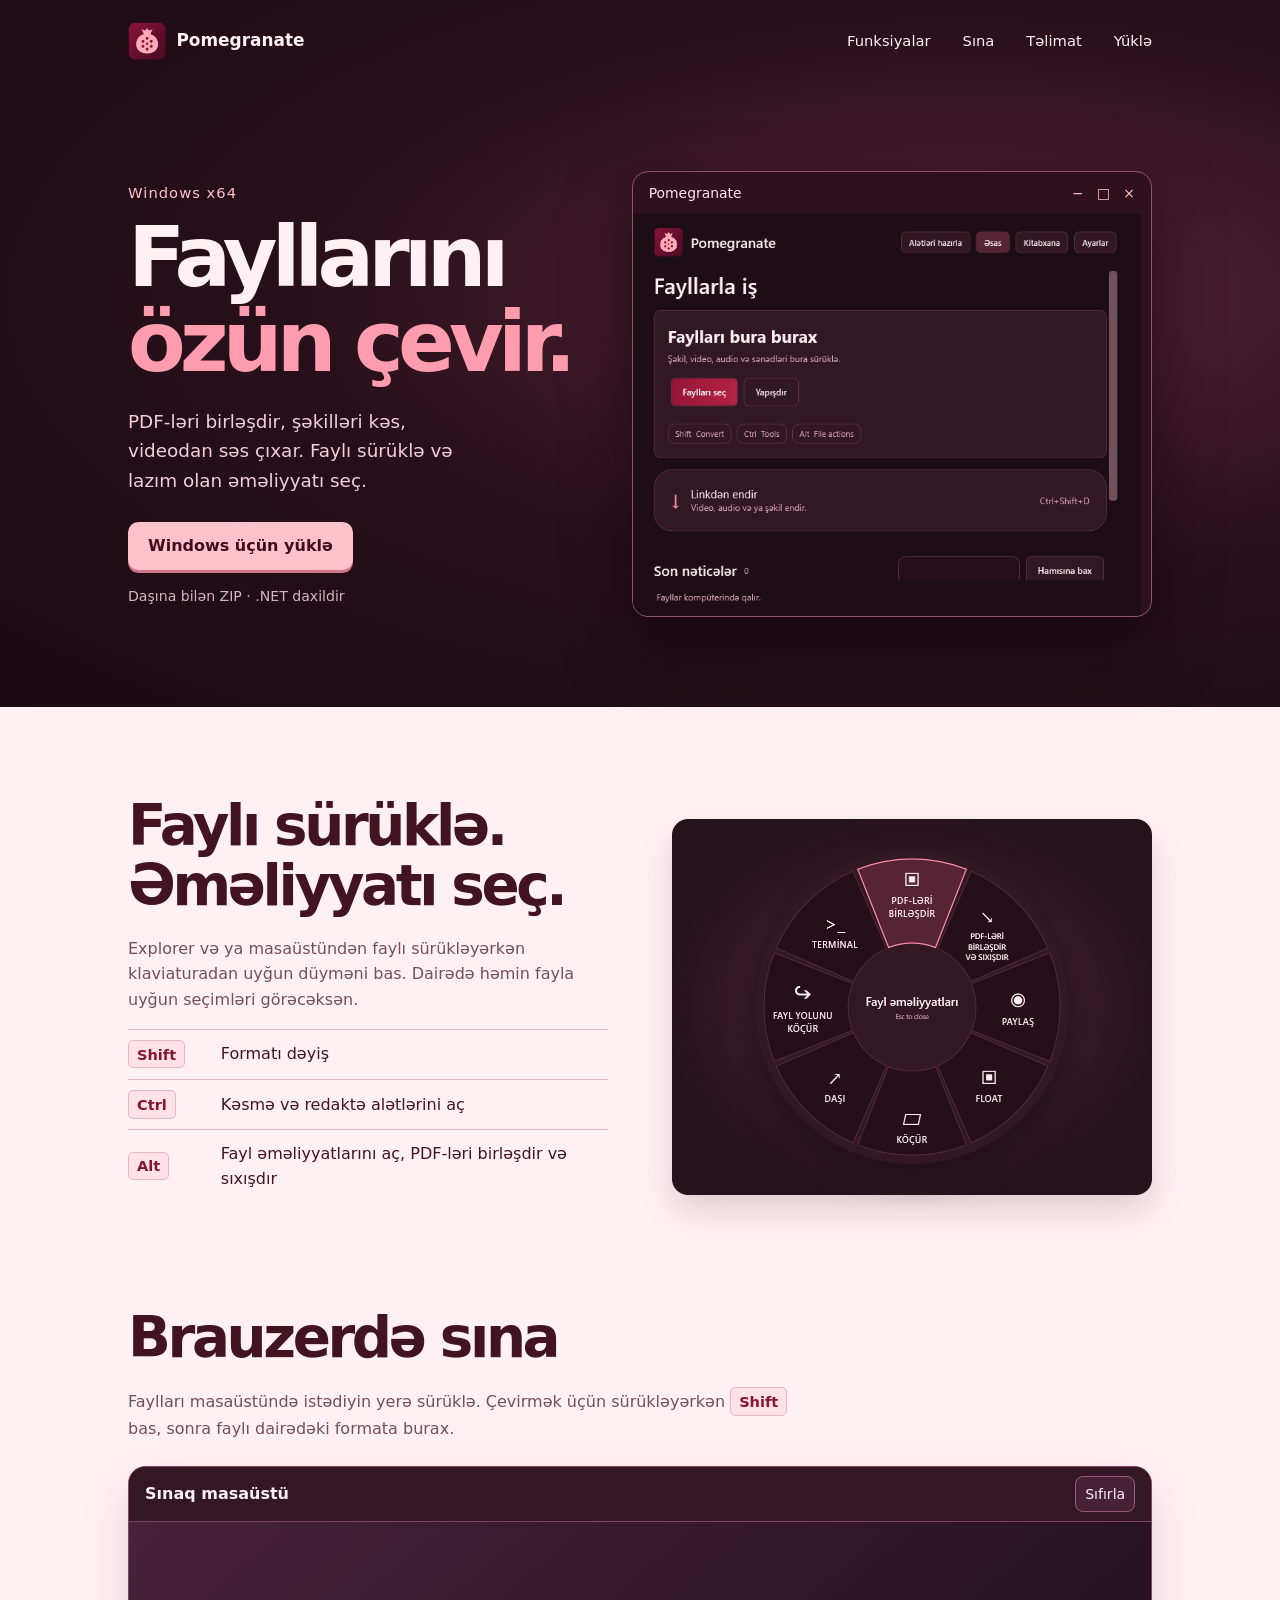
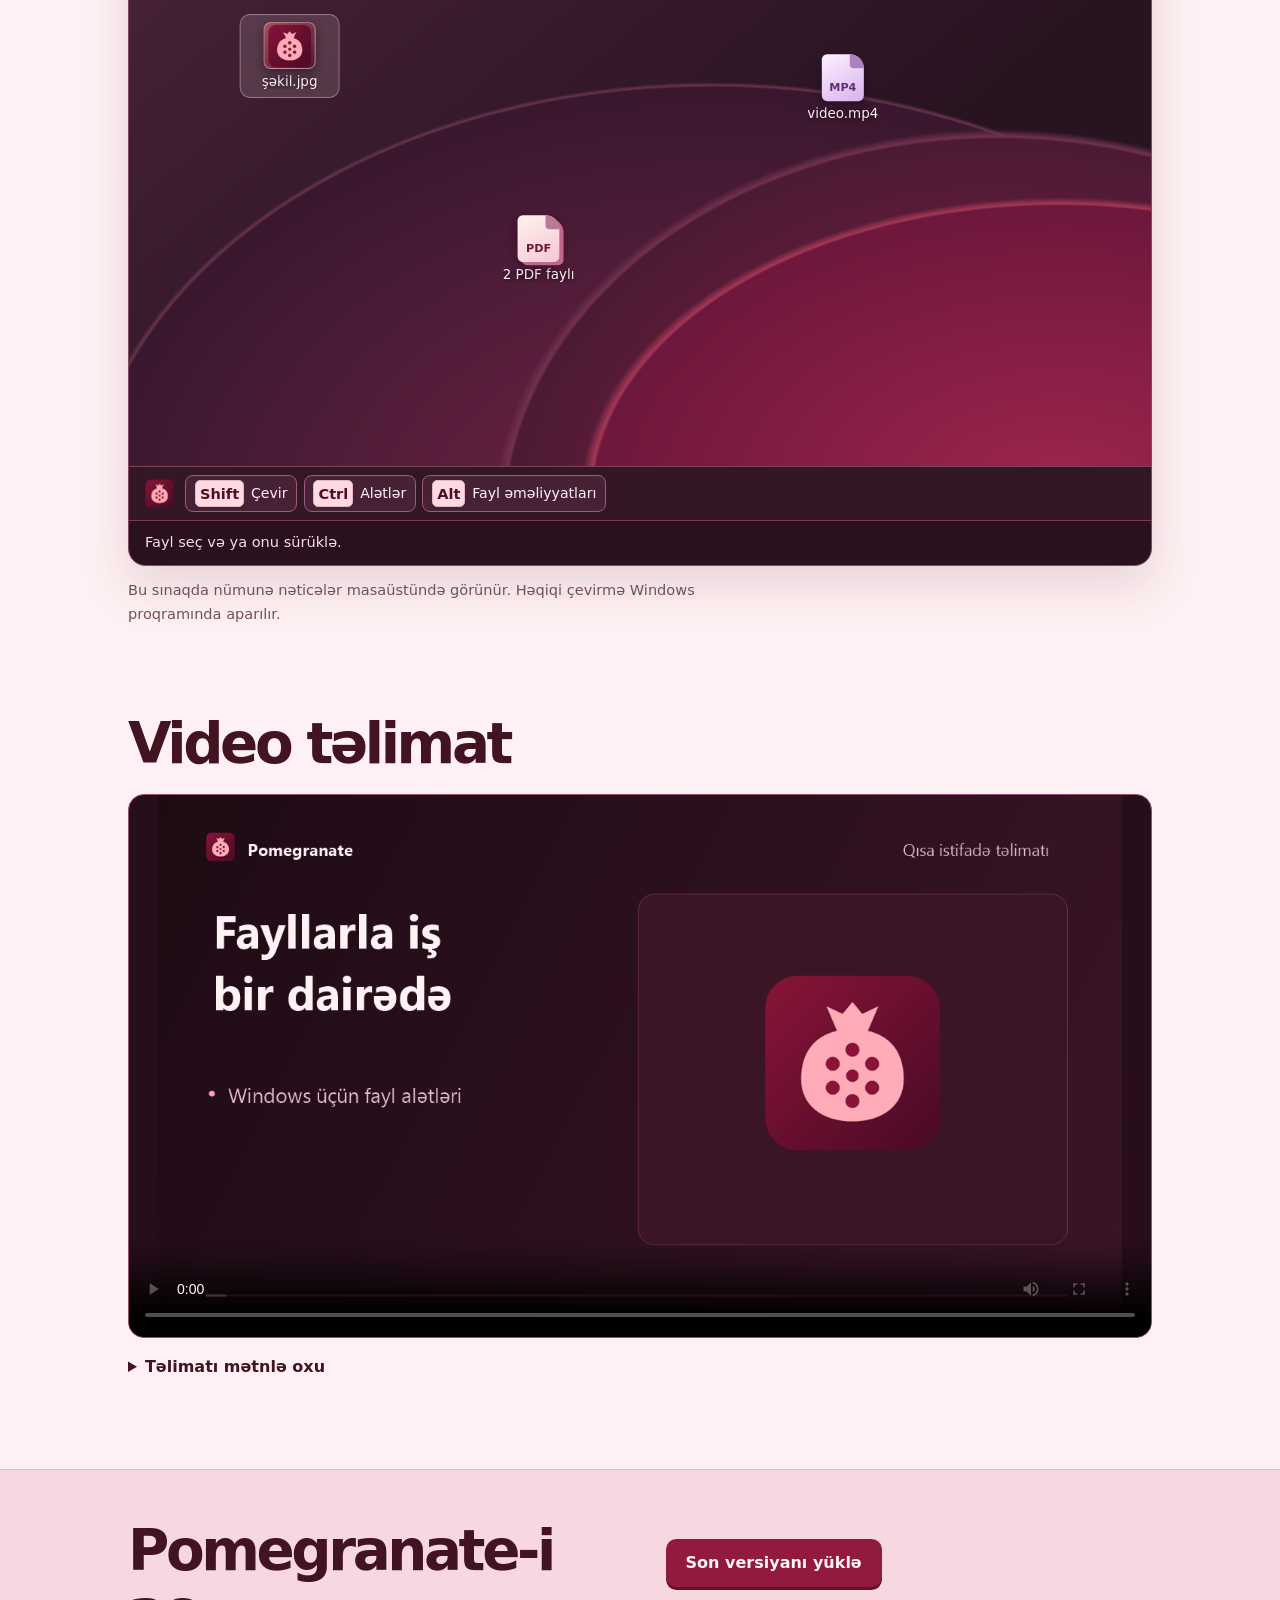
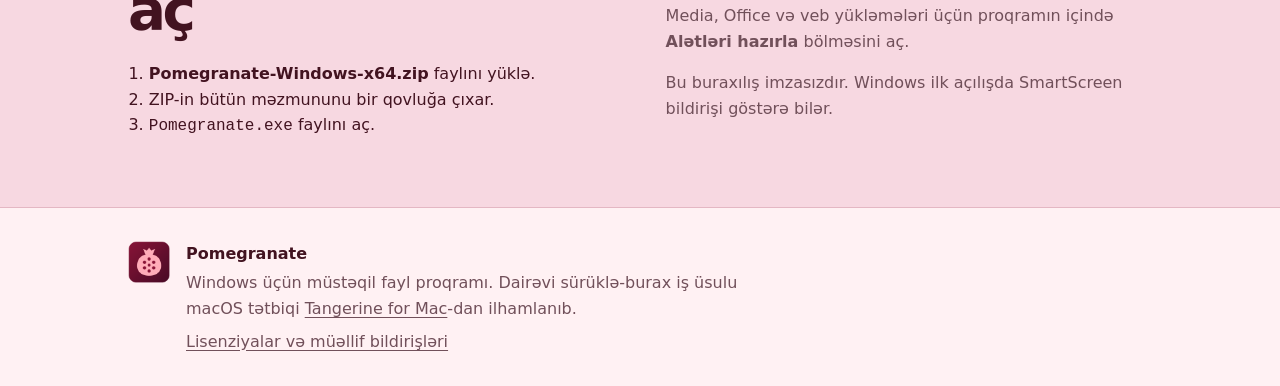
==== commit a5d76636: "Download the latest Windows package directly from the site" ====
--- a/docs/index.html
+++ b/docs/index.html
@@ -21,8 +21,8 @@
         <p class="platform">Windows x64</p>
         <h1>Fayllarını<br> <em>özün çevir.</em></h1>
         <p class="lead">PDF-ləri birləşdir, şəkilləri kəs, videodan səs çıxar. Faylı sürüklə və lazım olan əməliyyatı seç.</p>
-        <a class="button" href="https://github.com/m1staffa/pomegranate/releases/latest">Windows üçün yüklə</a>
-        <p class="meta">Daşına bilən ZIP · 92,5 MB · .NET daxildir</p>
+        <a class="button" href="https://github.com/m1staffa/pomegranate/releases/latest/download/Pomegranate-Windows-x64.zip">Windows üçün yüklə</a>
+        <p class="meta">Daşına bilən ZIP · .NET daxildir</p>
       </div>
       <figure class="app">
         <div class="appbar">Pomegranate<span class="window-controls" aria-hidden="true">− □ ×</span></div>
@@ -102,13 +102,13 @@
       <div>
         <h2 id="download-title">Pomegranate-i aç</h2>
         <ol>
-          <li>GitHub-da <strong>Assets</strong> bölməsindən <strong>Pomegranate-Windows-x64.zip</strong> faylını yüklə.</li>
+          <li><strong>Pomegranate-Windows-x64.zip</strong> faylını yüklə.</li>
           <li>ZIP-in bütün məzmununu bir qovluğa çıxar.</li>
           <li><code>Pomegranate.exe</code> faylını aç.</li>
         </ol>
       </div>
       <div>
-        <a class="button dark-button" href="https://github.com/m1staffa/pomegranate/releases/latest">Son buraxılışı aç</a>
+        <a class="button dark-button" href="https://github.com/m1staffa/pomegranate/releases/latest/download/Pomegranate-Windows-x64.zip">Son versiyanı yüklə</a>
         <p>Media, Office və veb yükləmələri üçün proqramın içində <strong>Alətləri hazırla</strong> bölməsini aç.</p>
         <p>Bu buraxılış imzasızdır. Windows ilk açılışda SmartScreen bildirişi göstərə bilər.</p>
       </div>
